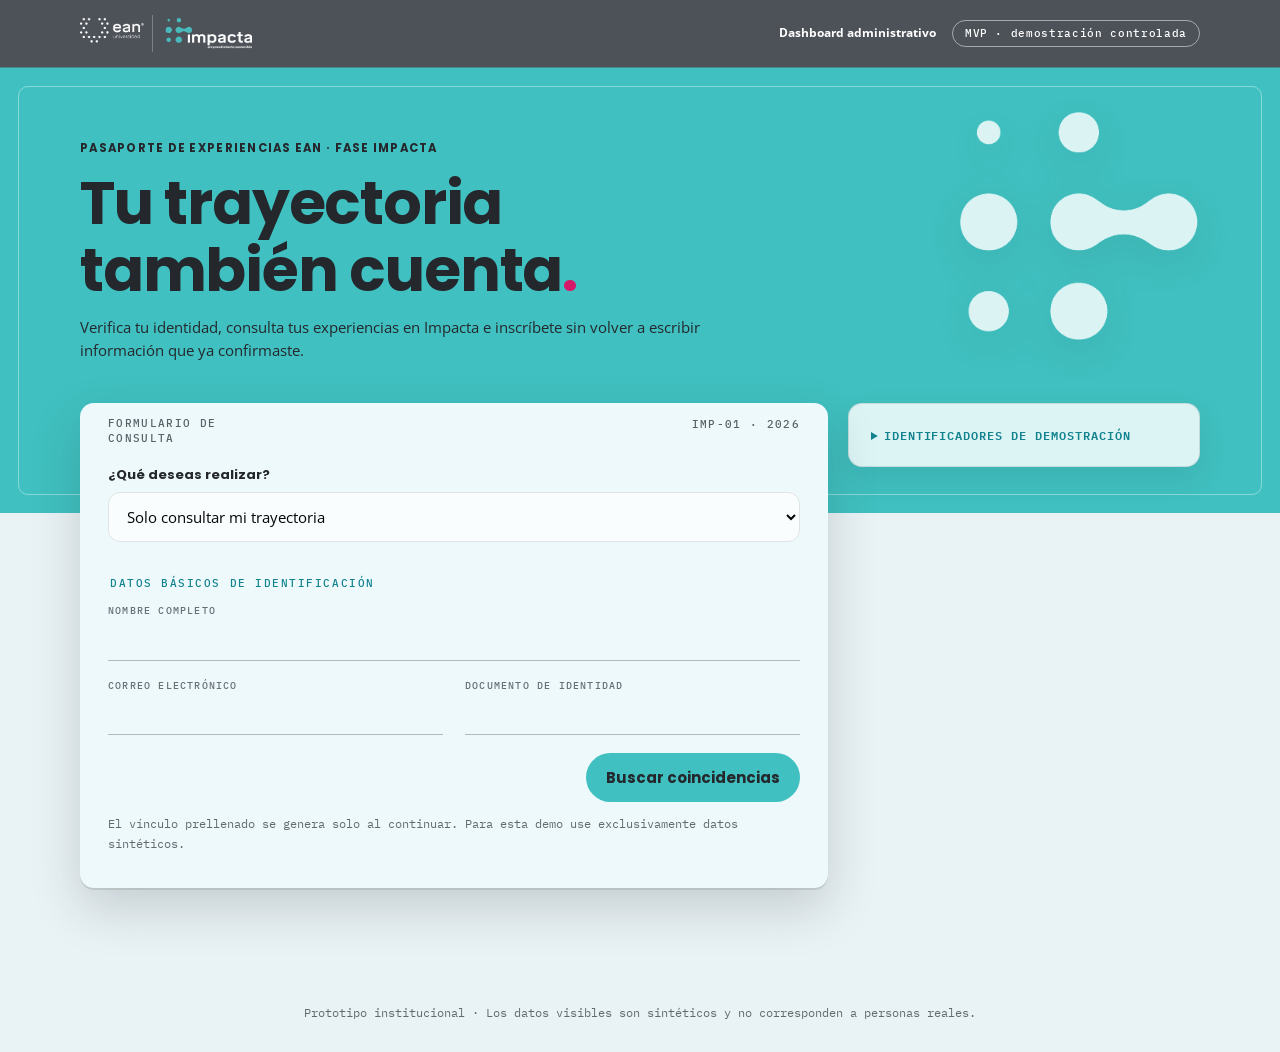
==== index.html @ b5fe3117 "Export secure client explicitly to browser window" ====
<!doctype html>
<html lang="es">
<head>
  <meta charset="utf-8">
  <meta name="viewport" content="width=device-width, initial-scale=1">
  <title>Consulta tu trayectoria Impacta</title>
  <link rel="preconnect" href="https://fonts.googleapis.com">
  <link rel="preconnect" href="https://fonts.gstatic.com" crossorigin>
  <link href="https://fonts.googleapis.com/css2?family=IBM+Plex+Mono:wght@400;500&family=Open+Sans:wght@400;600;700&family=Poppins:wght@500;600;700&display=swap" rel="stylesheet">
  <link rel="stylesheet" href="./styles.css?v=claude-handoff-2">
</head>
<body class="portal-page">
  <header class="topbar">
    <a class="brand" href="./" aria-label="Universidad Ean e Impacta">
      <img src="./assets/ean-impacta-color.png" alt="Universidad Ean · Impacta, emprendimiento sostenible">
    </a>
    <nav class="topnav"><a href="./admin.html">Dashboard administrativo</a><span id="mode-label" class="mode">MVP · conexión segura</span></nav>
  </header>
  <main>
    <section id="search-experience" class="hero">
      <img class="hero-pattern" src="./assets/simbolo-impacta-white.png" alt="" aria-hidden="true">
      <p class="eyebrow">Pasaporte de Experiencias EAN · Fase Impacta</p>
      <h1>Tu trayectoria también cuenta<span class="dot">.</span></h1>
      <p>Verifica tu identidad, consulta tus experiencias en Impacta e inscríbete sin volver a escribir información que ya confirmaste.</p>
    </section>
    <section id="lookup-experience" class="lookup-section">
      <form id="search-form" class="search-box">
        <label for="context">¿Qué deseas realizar?</label>
        <select id="context" name="context">
          <option value="">Solo consultar mi trayectoria</option>
        </select>
        <fieldset class="identity-fields">
          <legend>Datos básicos de identificación</legend>
          <div><label for="person-name-input">Nombre completo</label><input id="person-name-input" autocomplete="name" required maxlength="200"></div>
          <div><label for="person-email-input">Correo electrónico</label><input id="person-email-input" type="email" autocomplete="email" required maxlength="320"></div>
          <div><label for="person-document-input">Documento de identidad</label><input id="person-document-input" autocomplete="off" required maxlength="100"></div>
        </fieldset>
        <div class="search-row single-action"><button id="search-submit" type="submit">Buscar coincidencias</button></div>
        <div id="new-registration" class="registration-continuation hidden">
          <p><strong>No encontramos una coincidencia verificable.</strong> Puedes continuar con estos mismos datos como registro nuevo.</p>
          <label class="consent"><input id="registration-consent" type="checkbox"> Autorizo el tratamiento de estos datos para gestionar mi participación y su trazabilidad.</label>
          <button id="continue-registration" type="button">Continuar como participante nuevo</button>
        </div>
        <p id="privacy-note" class="privacy">No incluimos identificadores en URLs ni registros del servidor.</p>
      </form>
      <details id="demo-help" class="demo-help">
        <summary>Identificadores de demostración</summary>
        <code>DEMO1001</code> persona con trayectoria · <code>DEMO1003</code> información académica pendiente · <code>María Fernanda</code> coincidencias posibles.
        <div class="demo-scenarios" aria-label="Escenarios guiados de demostración">
          <button type="button" data-demo="existing">1. Persona institucional</button>
          <button type="button" data-demo="external">2. Participante externo</button>
          <button type="button" data-demo="ambiguous">3. Coincidencia ambigua</button>
        </div>
      </details>
    </section>

    <section id="status" class="status hidden" aria-live="polite"></section>
    <section id="access-result" class="panel access-result hidden" aria-live="polite"></section>
    <section id="form-completion" class="panel hidden" aria-live="polite">
      <div class="panel-heading flow-heading">
        <div><p class="eyebrow">Completar inscripción</p><h2 id="form-completion-title">Confirma los datos del formulario</h2></div>
        <button class="secondary compact flow-back" type="button">← Volver a buscar</button>
      </div>
      <p>Precargamos la información disponible. Completa únicamente lo que falta antes de continuar.</p>
      <form id="registration-details-form" class="completion-grid">
        <div><label for="registration-name">Nombre</label><input id="registration-name" required maxlength="200"></div>
        <div><label for="registration-email">Correo</label><input id="registration-email" type="email" required maxlength="320"></div>
        <div><label for="registration-link">Vinculación con la Universidad Ean</label><select id="registration-link" required><option value="">Seleccione</option><option>Estudiante activo</option><option>Graduado</option><option>Colaborador</option><option>Externo</option></select></div>
        <div id="registration-level-field"><label for="registration-level">Nivel académico</label><select id="registration-level"><option value="">Seleccione</option><option>Pregrado</option><option>Especialización</option><option>Maestría</option><option>Doctorado</option></select></div>
        <div id="registration-program-field"><label id="registration-program-label" for="registration-program">Unidad de estudio</label><select id="registration-program"><option value="">Seleccione primero el nivel</option></select></div>
        <div id="registration-dependency-field" class="hidden"><label for="registration-dependency">Dependencia</label><select id="registration-dependency"><option value="">Seleccione</option></select></div>
        <div id="registration-modality-field"><label for="registration-modality">Modalidad</label><select id="registration-modality" required><option value="">Seleccione</option><option>Presencial</option><option>Virtual</option><option>Híbrida</option><option>Otra</option></select></div>
        <div><label for="registration-phone">Número celular</label><input id="registration-phone" type="tel" required maxlength="40" autocomplete="tel"></div>
        <div class="completion-action"><button type="submit">Guardar y continuar</button></div>
      </form>
      <p id="prefill-sources" class="evidence"></p>
    </section>
    <section id="embedded-form" class="panel embedded-form hidden" aria-live="polite">
      <div class="panel-heading flow-heading"><div><p class="eyebrow">Inscripción segura</p><h2 id="embedded-form-title">Formulario</h2></div><div class="flow-heading-actions"><span class="lab-badge neutral">SharePoint vivo</span><button class="secondary compact flow-back" type="button">← Volver a buscar</button></div></div>
      <p class="evidence">Tu identidad y datos confirmados se reutilizan. Solo verás las preguntas propias de la experiencia.</p>
      <div id="experience-access" class="experience-access">
        <p>Enviaremos un código temporal al correo confirmado para proteger tu identidad.</p>
        <div class="access-code-grid"><input id="experience-code" inputmode="numeric" autocomplete="one-time-code" maxlength="6" placeholder="Código de 6 dígitos"><button id="experience-send-code" type="button">Enviar código</button><button id="experience-verify-code" class="secondary" type="button">Verificar</button></div>
        <p id="experience-access-status" class="evidence" aria-live="polite"></p>
      </div>
      <form id="mirror-experience-form" class="mirror-experience-form hidden"></form>
      <div id="experience-success" class="experience-success hidden"></div>
    </section>
    <section id="identity-confirm" class="panel hidden" aria-live="polite">
      <div class="panel-heading identity-heading">
        <div><p class="eyebrow">Verificación de identidad</p><h2>Confirma que esta ficha corresponde a ti</h2></div>
        <button id="identity-new-search" class="secondary compact" type="button">← Volver a buscar</button>
      </div>
      <div id="identity-summary" class="info-grid"></div>
      <p class="privacy">La participación solo se registrará después de tu confirmación.</p>
      <div class="actions">
        <button id="identity-yes" class="primary">Sí, soy yo y deseo continuar</button>
        <button id="identity-no" class="secondary">No corresponde a mi identidad</button>
      </div>
    </section>
    <section id="candidates" class="panel hidden"></section>

    <section id="profile" class="passport-profile hidden" aria-live="polite">
      <div class="passport-heading"><div><p class="eyebrow">Persona encontrada</p><h2>Tu Pasaporte de Experiencias</h2></div><div class="passport-heading-actions"><p id="passport-page-label" class="passport-page-label">Cubierta</p><button id="passport-new-search" class="secondary compact" type="button">← Nueva búsqueda</button></div></div>
      <div class="passport-viewport">
        <div id="passport-book" class="passport-book" data-page="0">
          <section class="passport-sheet passport-base" aria-label="Página de actualización de datos">
            <div class="passport-paper">
              <span class="page-number">04 · EVIDENCIAS</span>
              <p class="passport-kicker">Documento, enlace o prototipo</p>
              <h3>Prototipo asociado</h3>
              <div id="person-prototype-stage" class="prototype-stage passport-prototype-stage">
                <span class="prototype-placeholder-mark" aria-hidden="true">＋</span>
                <strong>Adjunta una evidencia</strong>
                <small>PDF, imagen, Office o ZIP · máximo 15 MB.</small>
              </div>
              <form id="prototype-upload-form" class="prototype-upload-form">
                <label for="prototype-file">Seleccionar archivo</label>
                <input id="prototype-file" type="file" required accept=".pdf,.png,.jpg,.jpeg,.webp,.docx,.xlsx,.pptx,.zip">
                <button type="submit">Adjuntar al pasaporte</button>
                <p id="prototype-upload-status" class="passport-evidence" aria-live="polite"></p>
              </form>
              <hr class="passport-divider">
              <p class="passport-kicker">Datos de contacto e identidad</p>
              <h3>¿Algún dato necesita actualización?</h3>
              <p>La solicitud queda registrada para revisión y nunca reemplaza silenciosamente la fuente histórica.</p>
              <button id="update-data-btn" class="secondary" type="button">Solicitar actualización</button>
              <form id="identity-update-form" class="correction passport-form hidden">
                <label for="updated-name">Nombre completo correcto</label><input id="updated-name" maxlength="200">
                <label for="updated-email">Correo actualizado</label><input id="updated-email" type="email" maxlength="320">
                <label for="updated-document">Documento correcto</label><input id="updated-document" maxlength="100" autocomplete="off">
                <button type="submit">Registrar solicitud</button>
              </form>
            </div>
          </section>
          <section id="passport-leaf" class="passport-sheet passport-leaf">
            <div class="passport-face passport-paper passport-history" aria-label="Página de trayectoria">
              <span class="page-number">02 · TRAYECTORIA</span>
              <p class="passport-kicker">Historial consolidado</p><h3>Sellos de experiencias</h3>
              <div id="timeline" class="passport-stamps"></div>
            </div>
            <div id="academic-validation" class="passport-face passport-paper passport-validation" aria-label="Página de validación académica">
              <span class="page-number">03 · VALIDACIÓN</span>
              <p class="passport-kicker">Validación humana</p><h3>¿Esta información académica es correcta?</h3>
              <p>La respuesta crea un registro trazable y conserva el dato original.</p>
              <div class="actions"><button id="confirm-btn" class="primary">Sí, confirmar</button><button id="correct-btn" class="secondary">Solicitar corrección</button></div>
              <form id="correction-form" class="correction passport-form hidden">
                <label for="corrected-value">Información que debería revisarse</label><input id="corrected-value" maxlength="300">
                <label for="observation">Observación</label><textarea id="observation" maxlength="1000" rows="3"></textarea>
                <button type="submit">Registrar solicitud</button>
              </form>
              <div id="validation-history"></div>
            </div>
          </section>
          <div id="passport-cover" class="passport-sheet passport-cover">
            <button id="passport-cover-open" class="passport-face passport-cover-front" type="button" aria-label="Abrir Pasaporte de Experiencias">
              <span class="passport-shimmer"></span><img src="./assets/ean-impacta-color.png" alt="Universidad Ean e Impacta">
              <span class="passport-title">Pasaporte de<br>Experiencias</span><span class="passport-edition">IMPACTA · EAN</span>
              <span class="passport-symbol" aria-hidden="true">••<br>•••<br>••</span>
            </button>
            <section class="passport-face passport-data passport-paper" aria-label="Página de identidad">
              <span class="page-number">01 · IDENTIDAD</span>
              <div class="passport-person-heading"><div><p class="passport-kicker">Persona encontrada</p><h3 id="person-name"></h3></div><span id="validation-badge" class="passport-seal"></span></div>
              <div id="person-grid" class="passport-data-grid"></div>
              <p id="match-evidence" class="passport-evidence"></p>
              <div id="passport-mrz" class="passport-mrz">P&lt;EAN&lt;&lt;PASAPORTE&lt;DE&lt;EXPERIENCIAS&lt;&lt;&lt;&lt;&lt;&lt;</div>
            </section>
          </div>
        </div>
      </div>
      <nav class="passport-controls" aria-label="Navegación del pasaporte">
        <button id="passport-open" type="button">Abrir pasaporte</button><button id="passport-prev" class="secondary hidden" type="button">Página anterior</button><button id="passport-next" class="primary hidden" type="button">Página siguiente</button><button id="passport-close" class="secondary hidden" type="button">Cerrar</button>
      </nav>
    </section>

  </main>
  <footer id="footer-note">Prototipo institucional en entorno controlado.</footer>
  <script src="./runtime-config.js?v=2"></script>
  <script src="./demo-api.js?v=3"></script>
  <script src="./catalogs.js?v=1"></script>
  <script src="./api-client.js?v=6"></script>
  <script src="./app.js?v=passport-3d-11"></script>
</body>
</html>
---- styles.css ----
:root{--bg:#f2f3f4;--surface:#fff;--ink:#050505;--muted:#626a70;--line:#e1e4e6;--green:#4bb8c0;--green-dark:#237f88;--green-soft:#ddf3f5;--teal:#1595a2;--warn:#9a5b00;--danger:#9c2f2f;--r:18px;--r-big:54px;--display:"Poppins",system-ui,sans-serif;--body:"Open Sans",system-ui,sans-serif}
*{box-sizing:border-box}html{scroll-behavior:smooth}body{margin:0;background:var(--bg);color:var(--ink);font-family:var(--body);font-size:15px;line-height:1.55}button,input,select,textarea{font:inherit}.hidden{display:none!important}
.topbar{background:#000;color:#fff;min-height:82px;padding:14px max(18px,calc((100% - 820px)/2));display:flex;align-items:center;justify-content:space-between;gap:24px}.brand{display:block;min-width:0}.brand img{display:block;width:min(310px,46vw);height:56px;object-fit:contain;object-position:left center}.topnav{display:flex;align-items:center;justify-content:flex-end;gap:16px;font-size:.76rem}.topnav a{color:#fff;text-decoration:none;font-weight:700;border-bottom:2px solid var(--green);white-space:nowrap}.mode{color:#b9bec4;white-space:nowrap}
main{width:min(820px,calc(100% - 32px));margin:auto;padding:28px 0 64px}.hero{position:relative;overflow:hidden;background:#000;color:#fff;border-radius:var(--r) var(--r-big) var(--r) var(--r);padding:42px 34px 38px;min-height:260px;display:grid;align-content:center;gap:12px}.hero>*:not(.hero-pattern){position:relative;z-index:1;max-width:560px}.hero h1,.panel h2,.panel h3{font-family:var(--display);line-height:1.12;letter-spacing:-.02em}.hero h1{font-size:clamp(2rem,6vw,3.15rem);margin:0;max-width:15ch!important}.hero p{margin:0;color:#bbc0c4}.hero .eyebrow{color:var(--green)}.dot{color:var(--green)}.hero-pattern{position:absolute;right:-52px;top:50%;transform:translateY(-50%);width:330px;height:330px;opacity:.55}.hero-pattern path{fill:none;stroke:#b9bec4;stroke-opacity:.34;stroke-width:1.2}.hero-pattern circle{fill:var(--green)}
.eyebrow{margin:0 0 8px;color:var(--green-dark);font-family:var(--display);font-size:.72rem;font-weight:700;letter-spacing:.11em;text-transform:uppercase}.lookup-section{margin-top:18px}.search-box,.panel{background:var(--surface);border:0;border-radius:var(--r) var(--r) var(--r-big) var(--r);box-shadow:none}.search-box{padding:26px}.search-box>label:first-child{font-family:var(--display);font-size:1.05rem}.identity-fields{border:0;padding:0;margin:8px 0 18px;display:grid;grid-template-columns:repeat(3,1fr);gap:14px}.identity-fields legend{font-family:var(--display);font-weight:700;margin-bottom:13px}.search-row{display:flex;justify-content:flex-end}.single-action button{min-width:190px}.registration-continuation{margin-top:18px;padding:18px;border-radius:12px;background:var(--green-soft)}
label{display:block;font-size:.82rem;font-weight:700;margin-bottom:7px}input,textarea,select{width:100%;border:1.5px solid var(--line);border-radius:12px;padding:13px 14px;background:var(--bg);color:var(--ink)}select{margin-bottom:16px}input:focus,textarea:focus,select:focus{outline:3px solid rgba(0,191,104,.18);border-color:var(--green)}button,.button-link{border:0;border-radius:12px;padding:13px 20px;background:#000;color:#fff;font-family:var(--display);font-weight:700;cursor:pointer;text-decoration:none;display:inline-flex;align-items:center;justify-content:center}button:hover,.button-link:hover{background:var(--green);color:#000}button:focus-visible,.button-link:focus-visible{outline:3px solid var(--green);outline-offset:3px}button:disabled{opacity:.55;cursor:not-allowed}.privacy,.evidence,.demo-help{font-size:.78rem;color:var(--muted)}.demo-help{margin:12px 8px}.demo-scenarios{display:flex;gap:8px;flex-wrap:wrap;margin-top:12px}.demo-scenarios button{padding:8px 11px;background:#fff;color:#000;border:1px solid var(--line);font-size:.74rem}
.panel{padding:26px;margin:20px 0}.access-result{border-left:5px solid var(--green)}.status{padding:14px 18px;border-radius:12px;background:var(--green-soft);color:#155e52;margin:18px 0}.status.error{background:#fff0ed;color:var(--danger)}.panel-heading{display:flex;justify-content:space-between;gap:18px;align-items:flex-start}.panel h2{margin:0 0 12px}.badge,.pill{font-size:.72rem;padding:6px 10px;border-radius:999px;background:#eceef0;color:var(--muted);font-weight:800}.badge.confirmed{background:var(--green-soft);color:var(--green-dark)}.badge.correction{background:#fff1dc;color:var(--warn)}
.access-code-panel{max-width:760px;margin:1.5rem auto;padding:clamp(1.4rem,4vw,2.4rem)}.access-code-panel h2{margin:.2rem 0 .65rem}.access-code-form{display:grid;grid-template-columns:minmax(180px,1fr) auto;gap:.75rem;align-items:end;margin-top:1.25rem}.access-code-form label{grid-column:1/-1;font-weight:700}.access-code-form input{font:700 1.45rem/1 "Poppins",sans-serif;letter-spacing:.28em;text-align:center;min-height:52px}.access-code-actions{display:flex;flex-wrap:wrap;gap:.7rem;margin-top:1rem}@media(max-width:620px){.access-code-form{grid-template-columns:1fr}.access-code-form label{grid-column:auto}.access-code-form button{width:100%}}
.info-grid{display:grid;grid-template-columns:repeat(3,1fr);gap:14px;margin-top:18px}.info-item{border-top:2px solid #edf0f1;padding-top:10px}.info-item span{display:block;font-size:.68rem;color:var(--muted);text-transform:uppercase;letter-spacing:.07em}.info-item strong{display:block;margin-top:5px}.timeline{margin-top:20px}.timeline-item{display:grid;grid-template-columns:76px 18px 1fr;gap:12px;padding-bottom:22px}.timeline-year{font-family:var(--display);font-weight:700}.dot:not(span){width:12px;height:12px;border-radius:50%;background:var(--green);margin-top:5px;box-shadow:0 0 0 4px var(--green-soft)}.timeline-content{border-bottom:1px solid var(--line);padding-bottom:18px}.timeline-content h3{margin:0 0 5px}.timeline-content p{margin:3px 0;color:var(--muted);font-size:.88rem}.empty{color:var(--muted);font-style:italic}.actions{display:flex;gap:10px;flex-wrap:wrap;margin:18px 0}.primary{background:var(--green);color:#000}.secondary{background:#fff;color:#000;border:1.5px solid #000}.correction{border-top:1px solid var(--line);padding-top:18px}.candidate{padding:14px 0;border-bottom:1px solid var(--line);display:flex;justify-content:space-between;gap:16px;align-items:center}.candidate p{margin:4px 0;color:var(--muted);font-size:.84rem}.score{font-weight:800;color:var(--warn)}
.completion-grid{display:grid;grid-template-columns:repeat(2,1fr);gap:16px;margin-top:18px}.completion-action{display:flex;align-items:end}.completion-action button{width:100%;min-height:49px}.consent{grid-column:1/-1;display:flex;gap:10px;align-items:flex-start;font-weight:500;color:var(--muted)}.consent input{width:auto;margin-top:4px}.embedded-form{padding:0;overflow:hidden}.embedded-form .panel-heading,.embedded-form>p{padding-left:26px;padding-right:26px}.embedded-form .panel-heading{padding-top:26px}.embedded-form iframe{display:block;width:100%;height:78vh;min-height:720px;border:0;border-top:1px solid var(--line);background:#fff}.history{margin-top:20px;border-top:1px solid var(--line);padding-top:16px}footer{padding:30px 0;text-align:center;color:var(--muted);font-size:.76rem}
.topnav strong{color:var(--teal)}.admin-hero{padding:30px 4px 12px}.admin-hero h1{font-family:var(--display);font-size:clamp(2rem,5vw,3rem);line-height:1.08;margin:.1em 0}.admin-hero>p:not(.eyebrow){color:var(--muted)}.filters{display:grid;grid-template-columns:repeat(4,minmax(140px,1fr));gap:14px;align-items:end}.filters select{margin:0}.filters button{min-height:49px}.active-filters{display:flex;align-items:center;gap:8px;flex-wrap:wrap;margin:0 0 18px;padding:12px 14px;background:#fff;border-radius:12px}.active-filters strong{font-size:.76rem}.active-filters button{padding:7px 10px;background:var(--green-soft);color:var(--green-dark);font-family:var(--body);font-size:.72rem}.metric-grid{display:grid;grid-template-columns:repeat(4,1fr);gap:14px;margin:20px 0}.metric{background:#000;color:#fff;border-radius:var(--r) var(--r-big) var(--r) var(--r);padding:20px}.metric span{display:block;color:#bbc0c4;font-size:.72rem;text-transform:uppercase;letter-spacing:.07em}.metric strong{display:block;font-family:var(--display);font-size:2rem;margin-top:7px}.dashboard-grid{display:grid;grid-template-columns:repeat(2,1fr);gap:18px}.dashboard-grid .panel{margin:0}.chart-panel.wide{grid-column:1/-1}.chart-panel h2{font-size:1.08rem}.bars{display:grid;gap:7px;margin-top:18px}.bar-row{display:grid;grid-template-columns:minmax(110px,210px) 1fr 60px;gap:12px;align-items:center;width:100%;padding:7px 8px;background:transparent;color:var(--ink);font-family:var(--body);font-weight:400;text-align:left;border-radius:9px}.bar-row:hover,.bar-row:focus-visible{background:var(--green-soft);color:var(--ink)}.bar-label{white-space:nowrap;overflow:hidden;text-overflow:ellipsis;color:var(--muted);font-size:.8rem}.bar-track{height:10px;background:#edf1f2;border-radius:999px;overflow:hidden}.bar-track span{display:block;height:100%;background:linear-gradient(90deg,var(--teal),var(--green));border-radius:inherit}.bar-row strong{text-align:right;font-size:.8rem}.control-grid{display:grid;grid-template-columns:repeat(5,1fr);gap:12px;margin-bottom:20px}.control-metric{background:#fff;border-left:4px solid var(--green);border-radius:12px;padding:15px}.control-metric span{display:block;color:var(--muted);font-size:.68rem;text-transform:uppercase}.control-metric strong{display:block;font-family:var(--display);font-size:1.55rem;margin-top:5px}.review-list{display:grid;gap:10px;margin-top:18px}.review-item{display:flex;justify-content:space-between;gap:20px;align-items:center;border:1px solid var(--line);border-radius:12px;padding:16px}.review-item h3{margin:5px 0}.review-item p,.review-item small{color:var(--muted);margin:3px 0}.review-type{font-size:.68rem;color:var(--green-dark);font-weight:800}.review-actions{display:flex;gap:8px}
.overview-grid{margin-bottom:20px}.zoom-number{display:flex;align-items:baseline;gap:10px;margin:20px 0 8px}.zoom-number strong{font-family:var(--display);font-size:3rem;line-height:1}.zoom-number span{color:var(--muted)}.zoom-track{height:12px;background:#e8edef;border-radius:999px;overflow:hidden}.zoom-track span{display:block;height:100%;background:linear-gradient(90deg,var(--teal),var(--green));border-radius:inherit}.quality-grid{display:grid;grid-template-columns:repeat(3,1fr);gap:9px;margin-top:16px}.quality-item{padding:10px;border-radius:10px;background:#f1f4f5}.quality-item span,.quality-item small{display:block;color:var(--muted);font-size:.68rem}.quality-item strong{font-family:var(--display);font-size:1.25rem}.quality-item.attention{background:#fff1dc}.quality-item.healthy{background:var(--green-soft)}.prototype-panel{margin-top:20px}.lab-badge{padding:7px 11px;border-radius:999px;background:#000;color:var(--green);font-size:.7rem;font-weight:800}.prototype-grid{display:grid;grid-template-columns:repeat(2,1fr);gap:12px;margin-top:18px}.prototype-card{border:1px solid var(--line);border-radius:14px;padding:16px}.prototype-head{display:grid;gap:8px}.prototype-state{justify-self:start;padding:4px 8px;border-radius:999px;font-size:.66rem;font-weight:800;background:#fff1dc;color:var(--warn)}.prototype-state.ready{background:var(--green-soft);color:var(--green-dark)}.prototype-card ul{padding-left:20px;color:var(--muted);font-size:.8rem}.prototype-card li::marker{color:#c9ced1}.prototype-card li.ok-check::marker{color:var(--green)}.prototype-card small{color:var(--muted)}
.people-panel{margin-top:0}.people-table-wrap{overflow:auto;margin-top:16px}.people-table{width:100%;border-collapse:collapse;font-size:.78rem}.people-table th{text-align:left;color:var(--muted);font-size:.66rem;text-transform:uppercase;letter-spacing:.06em;padding:10px;border-bottom:2px solid var(--line)}.people-table td{vertical-align:top;padding:12px 10px;border-bottom:1px solid var(--line)}.people-table td span,.people-table td strong,.people-table td small{display:block}.people-table td small{color:var(--muted);margin-top:3px}.person-status{display:inline-block!important;padding:4px 7px;border-radius:999px;background:var(--green-soft);color:var(--green-dark);font-weight:800;font-size:.67rem}
@media(max-width:900px){.filters,.metric-grid{grid-template-columns:repeat(2,1fr)}.control-grid{grid-template-columns:repeat(2,1fr)}}
@media(max-width:720px){.topbar{align-items:flex-start;min-height:74px}.brand img{width:220px;height:48px}.topnav{display:block;text-align:right}.mode{display:none}main{width:min(100% - 24px,820px);padding-top:16px}.hero{min-height:230px;padding:32px 24px}.hero-pattern{right:-130px;opacity:.34}.identity-fields,.info-grid,.completion-grid{grid-template-columns:1fr}.panel-heading,.candidate{display:block}.candidate .actions{margin-bottom:0}.single-action button{width:100%}.embedded-form iframe{height:82vh;min-height:620px}}
@media(max-width:640px){.filters,.dashboard-grid,.prototype-grid{grid-template-columns:1fr}.metric-grid,.control-grid,.quality-grid{grid-template-columns:repeat(2,1fr)}.chart-panel.wide{grid-column:auto}.review-item{align-items:flex-start;flex-direction:column}.bar-row{grid-template-columns:95px 1fr 48px}}
@media(max-width:640px){.people-table thead{display:none}.people-table,.people-table tbody,.people-table tr,.people-table td{display:block;width:100%}.people-table tr{padding:10px 0;border-bottom:1px solid var(--line)}.people-table td{border:0;padding:7px 4px 7px 112px;position:relative}.people-table td::before{content:attr(data-label);position:absolute;left:4px;top:8px;width:100px;color:var(--muted);font-size:.62rem;text-transform:uppercase}.people-table td[colspan]{padding-left:4px}}
@media(max-width:430px){.topbar{padding:12px}.brand img{width:185px;height:44px}.topnav a{font-size:.68rem}.hero{border-radius:14px 44px 14px 14px}.search-box,.panel{border-radius:14px 14px 42px 14px;padding:20px}.hero h1{font-size:2rem}.timeline-item{grid-template-columns:58px 14px 1fr}}

/* Progressive dashboard drill-down: metrics -> people -> individual profile. */
.metric-action{width:100%;font-family:var(--body);text-align:left}.metric-action small{display:block;color:var(--green);font-size:.68rem;margin-top:8px}.metric-action:hover{background:var(--teal);color:#fff}.metric-action:hover span,.metric-action:hover small{color:#fff}.people-panel{border-top:5px solid var(--teal)}.panel-tools{display:flex;align-items:center;gap:8px}.compact{padding:7px 11px;font-size:.72rem}.person-link{display:inline;padding:0;background:transparent;color:var(--ink);font-family:var(--display);font-weight:700;text-align:left;text-decoration:underline;text-decoration-color:var(--green);text-underline-offset:3px}.person-link:hover{background:transparent;color:var(--teal)}
.profile-dialog{width:min(860px,calc(100% - 28px));max-height:90vh;padding:0;border:0;border-radius:20px 20px 58px 20px;background:#fff;color:var(--ink);box-shadow:0 28px 90px rgba(0,0,0,.3)}.profile-dialog::backdrop{background:rgba(0,0,0,.68);backdrop-filter:blur(3px)}.profile-shell{padding:28px;overflow:auto;max-height:90vh}.profile-top{display:flex;justify-content:space-between;gap:20px;align-items:flex-start;border-bottom:1px solid var(--line);padding-bottom:18px}.profile-top h2{font-family:var(--display);font-size:1.65rem;line-height:1.15;margin:0}.profile-close{width:42px;height:42px;padding:0;border-radius:50%;font-size:1.55rem;flex:0 0 auto}.profile-summary{display:grid;grid-template-columns:repeat(3,1fr);gap:12px;padding:20px 0}.profile-summary div{padding:12px;background:var(--bg);border-radius:12px}.profile-summary span,.profile-summary strong{display:block}.profile-summary span{color:var(--muted);font-size:.66rem;text-transform:uppercase;letter-spacing:.06em}.profile-summary strong{font-size:.8rem;margin-top:5px}.profile-experiences{border-top:1px solid var(--line);padding-top:20px}.profile-section-title h3{font-family:var(--display);margin:0 0 18px}.profile-timeline article{display:grid;grid-template-columns:58px 14px 1fr;gap:12px;padding-bottom:20px}.experience-year{font-family:var(--display);font-weight:700}.experience-dot{width:12px;height:12px;border-radius:50%;margin-top:5px;background:var(--green);box-shadow:0 0 0 4px var(--green-soft)}.profile-timeline article>div:last-child{border-bottom:1px solid var(--line);padding-bottom:16px}.profile-timeline h4{font-family:var(--display);margin:0 0 5px}.profile-timeline p,.profile-timeline small{display:block;color:var(--muted);margin:3px 0}
@media(max-width:640px){.panel-tools{align-items:flex-start;flex-direction:column}.profile-shell{padding:20px}.profile-summary{grid-template-columns:1fr 1fr}.profile-dialog{max-height:94vh}.profile-shell{max-height:94vh}}
@media(max-width:430px){.profile-summary{grid-template-columns:1fr}.profile-timeline article{grid-template-columns:48px 12px 1fr}}
.operations-grid{display:grid;gap:20px;margin-top:20px}.operations-grid .panel{margin:0}.lab-badge.neutral{background:var(--teal);color:#fff}.resource-summary{display:grid;gap:5px;margin:14px 0;padding:12px;border-radius:12px;background:var(--bg)}.resource-summary>span{color:var(--teal);font-size:.65rem;font-weight:800;letter-spacing:.08em;text-transform:uppercase}.resource-summary>strong{font-size:.82rem}.resource-summary small{color:var(--muted)}.resource-link{justify-self:start;margin-top:5px;padding:8px 11px;border-radius:9px;background:#000;color:#fff;font-family:var(--display);font-size:.7rem;font-weight:700;text-decoration:none}.resource-link:hover{background:var(--teal)}.empty-resource{grid-column:1/-1;padding:22px;border:1.5px dashed var(--line);border-radius:14px;background:var(--bg)}.empty-resource p{margin:6px 0 0;color:var(--muted);font-size:.82rem}
.profile-resources{border-top:1px solid var(--line);padding:20px 0}.profile-resource-grid{display:grid;grid-template-columns:repeat(2,1fr);gap:12px}.profile-resource-grid>article{display:grid;align-content:start;gap:5px;padding:14px;border:1px solid var(--line);border-radius:13px}.profile-resource-grid>article>strong{font-family:var(--display)}.profile-resource-grid>article>p{margin:0;color:var(--muted);font-size:.78rem}.resource-kind{justify-self:start;padding:4px 7px;border-radius:999px;background:var(--green-soft);color:var(--green-dark);font-size:.62rem;font-weight:800;text-transform:uppercase}.resource-pending{color:var(--warn);font-weight:700;margin-top:5px}@media(max-width:640px){.profile-resource-grid{grid-template-columns:1fr}}

/* Pasaporte físico 3D: lenguaje visual y motion del prototipo entregado. */
:root{--passport-blue:#40c0c0;--passport-ink:#24282d;--passport-paper:oklch(.975 .012 220);--passport-d:1.2s;--passport-ease:cubic-bezier(.6,.05,.25,1)}
.hero{background:var(--passport-blue);color:var(--passport-ink);isolation:isolate}.hero p,.hero .eyebrow{color:var(--passport-ink)}.hero-pattern{opacity:.18;animation:pattern-float 9s ease-in-out infinite}.search-box,.panel{background:var(--passport-paper)}.search-box{position:relative;overflow:hidden}.search-box::after{content:"IMP-01";position:absolute;right:18px;top:15px;color:var(--teal);font:700 10px/1 "Courier New",monospace;letter-spacing:.18em}.search-box::before{content:"";position:absolute;left:-30%;top:0;width:24%;height:100%;background:linear-gradient(90deg,transparent,rgba(64,192,192,.17),transparent);animation:scanner 5.5s ease-in-out infinite;pointer-events:none}
.passport-profile{margin:34px 0 70px}.passport-heading{display:flex;align-items:end;justify-content:space-between;gap:20px;margin-bottom:18px}.passport-heading h2{font:600 clamp(1.6rem,4vw,2.25rem)/1.1 var(--display);margin:0}.passport-page-label{font:600 11px/1 "Courier New",monospace;letter-spacing:.14em;text-transform:uppercase;color:var(--teal)}.passport-viewport{position:relative;height:650px;perspective:2200px;overflow:visible}.passport-book{position:absolute;left:50%;top:20px;width:840px;height:580px;margin-left:-420px;transform-style:preserve-3d;transform:translateX(210px) rotateX(16deg) rotateZ(-2deg);transition:transform var(--passport-d) var(--passport-ease)}.passport-book:not([data-page="0"]){transform:translateX(0) rotateX(6deg)}.passport-sheet{position:absolute;left:420px;top:0;width:420px;height:580px;border:0;padding:0}.passport-paper{position:absolute;inset:0;overflow:auto;padding:28px;background-color:var(--passport-paper);background-image:repeating-linear-gradient(135deg,oklch(.9 .035 195/.3) 0 1px,transparent 1px 8px);border-radius:3px 14px 14px 3px;box-shadow:3px 4px 0 oklch(.91 .012 220),7px 8px 26px rgba(36,40,45,.17);color:var(--passport-ink)}.passport-paper h3{font:600 21px/1.2 var(--display);margin:7px 0 13px}.passport-paper p{font-size:.8rem}.page-number{position:absolute;right:22px;bottom:16px;font:600 9px/1 "Courier New",monospace;letter-spacing:.12em;color:#737c82}.passport-kicker{margin:0;color:var(--teal)!important;font:600 10px/1.3 "Courier New",monospace!important;letter-spacing:.14em;text-transform:uppercase}
.passport-cover{z-index:30;transform-style:preserve-3d;transform-origin:left center;background:var(--passport-blue);border-radius:7px 16px 16px 7px;box-shadow:8px 12px 30px rgba(0,0,0,.24),inset 8px 0 16px rgba(0,0,0,.12);color:var(--passport-ink);display:flex;flex-direction:column;align-items:center;justify-content:center;gap:26px;overflow:hidden;transition:transform var(--passport-d) var(--passport-ease),z-index 0s linear calc(var(--passport-d)/2);backface-visibility:hidden}.passport-cover:hover{background:var(--passport-blue);color:var(--passport-ink);transform:rotateY(-16deg)}.passport-cover img{width:250px;max-height:78px;object-fit:contain;filter:brightness(0)}.passport-title{font:700 34px/1.05 var(--display);letter-spacing:-.03em;text-transform:uppercase}.passport-edition{font:600 11px/1 "Courier New",monospace;letter-spacing:.22em}.passport-symbol{position:absolute;right:28px;bottom:22px;text-align:left;font:800 22px/.6 var(--display);opacity:.33}.passport-shimmer{position:absolute;inset:0 auto 0 -80%;width:55%;background:linear-gradient(100deg,transparent,rgba(255,255,255,.28),transparent);transition:transform 1.3s ease-out}.passport-cover:hover .passport-shimmer{transform:translateX(360%)}.passport-book:not([data-page="0"]) .passport-cover{transform:rotateY(-180deg);z-index:10}.passport-data{z-index:5}.passport-person-heading{display:flex;justify-content:space-between;gap:12px;align-items:start}.passport-person-heading h3{font-size:18px}.passport-seal{width:62px;height:62px;border-radius:50%;display:grid;place-items:center;flex:0 0 auto;padding:7px;text-align:center;background:conic-gradient(from 40deg,#40c0c0,#ffc62f,#d61a69,#8f499c,#3eaf49,#40c0c0);color:#fff;font:700 8px/1.2 var(--display);text-transform:uppercase;transform:scale(0);transition:transform .55s cubic-bezier(.2,1.5,.4,1) calc(var(--passport-d)*.65)}.passport-book:not([data-page="0"]) .passport-seal{transform:scale(1)}
.passport-data-grid{display:grid;grid-template-columns:1fr 1fr;gap:7px 13px;margin-top:16px}.passport-data-grid .info-item{border-top:1px solid rgba(36,40,45,.13);padding-top:6px;opacity:0;transform:translateY(9px);transition:opacity .42s ease,transform .42s ease}.passport-book:not([data-page="0"]) .passport-data-grid .info-item{opacity:1;transform:none}.passport-data-grid .info-item span{font-family:"Courier New",monospace;font-size:8px}.passport-data-grid .info-item strong{font-size:10px;line-height:1.25}.passport-data-grid .info-item:nth-child(n+2){transition-delay:.72s}.passport-data-grid .info-item:nth-child(n+4){transition-delay:.9s}.passport-evidence{font-size:9px!important;color:#626a70;margin-top:12px}.passport-mrz{position:absolute;left:28px;right:28px;bottom:31px;white-space:nowrap;overflow:hidden;width:0;font:600 10px/1.4 "Courier New",monospace;letter-spacing:.08em;border-top:1px solid rgba(36,40,45,.14);padding-top:8px}.passport-book:not([data-page="0"]) .passport-mrz{animation:mrz-type .9s steps(44) calc(var(--passport-d)*.75) forwards}
.passport-leaf{z-index:20;transform-style:preserve-3d;transform-origin:left center;transition:transform calc(var(--passport-d)*.9) var(--passport-ease)}.passport-face{backface-visibility:hidden}.passport-validation{transform:rotateY(180deg);border-radius:14px 3px 3px 14px}.passport-book[data-page="2"] .passport-leaf,.passport-book[data-page="3"] .passport-leaf{transform:rotateY(-180deg)}.passport-base{z-index:1}.passport-stamps{position:relative;min-height:450px}.passport-stamp{position:relative;width:74%;min-height:78px;margin:14px auto;padding:11px;border:3px solid var(--stamp,#d61a69);border-radius:14px;color:var(--stamp,#d61a69);display:grid;place-items:center;text-align:center;mix-blend-mode:multiply;opacity:0;transform:scale(1.7) translateY(-18px) rotate(var(--angle,-2deg));transition:opacity .3s,transform .3s cubic-bezier(.55,0,.85,.35)}.passport-book:not([data-page="0"]) .passport-stamp{opacity:.86;transform:scale(1) rotate(var(--angle,-2deg))}.passport-stamp:nth-child(2){--stamp:#8f499c;--angle:2deg;transition-delay:.42s}.passport-stamp:nth-child(3){--stamp:#3eaf49;--angle:-1deg;transition-delay:.84s}.passport-stamp:nth-child(4){--stamp:#f78d2d;--angle:1.5deg;transition-delay:1.26s}.passport-stamp strong{font:700 12px/1.15 var(--display);text-transform:uppercase}.passport-stamp span,.passport-stamp small{display:block;font:600 8px/1.25 "Courier New",monospace;letter-spacing:.08em;text-transform:uppercase}.passport-validation .actions{display:grid;grid-template-columns:1fr 1fr}.passport-validation button{font-size:11px;padding:10px}.passport-form{font-size:10px}.passport-form input,.passport-form textarea{padding:8px;font-size:10px}.passport-form label{font-size:9px;margin:6px 0 2px}.passport-controls{display:flex;justify-content:center;gap:9px;flex-wrap:wrap;margin-top:10px}.passport-controls button{border-radius:999px;min-width:140px}.passport-base .passport-form{max-height:330px;overflow:auto}
@keyframes scanner{0%,20%{transform:translateX(0)}65%,100%{transform:translateX(650%)}}@keyframes pattern-float{0%,100%{transform:translateY(-50%) rotate(0)}50%{transform:translateY(-54%) rotate(3deg)}}@keyframes mrz-type{to{width:calc(100% - 56px)}}
@media(max-width:900px){.passport-viewport{height:600px}.passport-book{transform:scale(.78) translateX(210px) rotateX(16deg) rotateZ(-2deg);transform-origin:top center}.passport-book:not([data-page="0"]){transform:scale(.78) translateX(0) rotateX(6deg)}}
@media(max-width:680px){.passport-viewport{height:650px;overflow:hidden}.passport-book{left:50%;margin-left:-210px;width:420px;transform:translateX(0) rotateX(8deg)}.passport-book:not([data-page="0"]){transform:translateX(-2px) rotateX(3deg)}.passport-cover,.passport-data,.passport-leaf,.passport-base{left:0}.passport-book:not([data-page="0"]) .passport-cover{transform:translateX(-105%) rotateY(-180deg)}.passport-heading{align-items:start;flex-direction:column}.passport-paper{padding:22px}.passport-data-grid{gap:5px 9px}.passport-title{font-size:30px}}
@media(prefers-reduced-motion:reduce){.hero-pattern,.search-box::before{animation:none}.passport-book,.passport-cover,.passport-leaf,.passport-seal,.passport-data-grid .info-item,.passport-stamp{transition:none!important;animation:none!important}.passport-book{transform:none!important}.passport-book:not([data-page="0"]) .passport-cover{display:none}.passport-mrz{width:calc(100% - 56px)!important}}
.passport-heading-actions{display:flex;align-items:center;gap:12px}.passport-active #search-experience,.passport-active #lookup-experience,.passport-active #demo-help,.passport-active #status,.passport-active #access-result,.passport-active #form-completion,.passport-active #embedded-form,.passport-active #identity-confirm,.passport-active #candidates{display:none!important}.passport-active main{padding-top:30px}.passport-active .passport-profile{margin-top:0}.passport-active footer{margin-top:-30px}@media(max-width:680px){.passport-heading-actions{width:100%;justify-content:space-between}}
.code-active #lookup-experience{display:none!important}
.identity-active #search-experience,.identity-active #lookup-experience,.identity-active #demo-help{display:none!important}.identity-active main{padding-top:30px}.identity-active #identity-confirm{margin-top:0}.identity-heading{align-items:flex-start}.identity-heading h2{margin-bottom:0}@media(max-width:680px){.identity-heading{gap:18px}.identity-heading .compact{width:100%}}
.flow-heading{align-items:flex-start}.flow-heading h2{margin-bottom:0}.flow-heading-actions{display:flex;align-items:center;justify-content:flex-end;gap:10px;flex-wrap:wrap}.flow-back{white-space:nowrap;border:1px solid var(--passport-ink);background:transparent;color:var(--passport-ink)}.flow-back:hover{border-color:var(--green)}@media(max-width:680px){.flow-heading{gap:18px;flex-direction:column}.flow-heading-actions,.flow-heading .flow-back{width:100%}.flow-heading-actions .flow-back{flex:1}.passport-heading-actions{flex-wrap:wrap}.passport-heading-actions .compact{min-height:44px}}
.prototype-stage{min-height:150px;display:grid;place-items:center;align-content:center;gap:7px;padding:22px;text-align:center;border:2px dashed rgba(18,130,143,.38);border-radius:14px;background:linear-gradient(135deg,rgba(64,192,192,.09),rgba(255,255,255,.72))}.prototype-stage strong{font-family:var(--display)}.prototype-stage small{color:var(--muted)}.prototype-placeholder-mark{width:44px;height:44px;display:grid;place-items:center;border-radius:50%;background:#000;color:var(--passport-blue);font:600 1.55rem/1 var(--display)}.prototype-placeholder-mark.ready{background:var(--teal);color:#fff}.passport-prototype-stage{min-height:125px;padding:14px}.prototype-upload-form{display:grid;gap:6px;margin-top:10px}.prototype-upload-form label{font-size:9px;font-weight:700}.prototype-upload-form input{font-size:9px;padding:7px;background:#fff}.prototype-upload-form button{padding:9px;font-size:10px}.prototype-upload-form .passport-evidence{min-height:12px;margin:0}.passport-divider{border:0;border-top:1px solid rgba(36,40,45,.14);margin:18px 0}.passport-base .passport-paper{padding-bottom:38px}

/* La tapa y la página 01 forman una sola pieza 3D; el libro completo permanece centrado. */
.passport-viewport{width:100%;margin-inline:auto}.passport-cover{display:block;background:transparent;box-shadow:none;overflow:visible}.passport-cover-front{position:absolute;inset:0;width:100%;height:100%;border:0;padding:0;background:var(--passport-blue);border-radius:7px 16px 16px 7px;box-shadow:8px 12px 30px rgba(0,0,0,.24),inset 8px 0 16px rgba(0,0,0,.12);color:var(--passport-ink);display:flex;flex-direction:column;align-items:center;justify-content:center;gap:26px;overflow:hidden;backface-visibility:hidden}.passport-cover-front:hover{background:var(--passport-blue);color:var(--passport-ink)}.passport-data{left:auto;top:auto;width:auto;height:auto;transform:rotateY(180deg);backface-visibility:hidden;border-radius:14px 4px 4px 14px;box-shadow:-3px 3px 0 oklch(.93 .012 220),-5px 5px 0 oklch(.88 .012 220)}.passport-cover-front img{width:250px;max-height:78px;object-fit:contain;filter:brightness(0)}
@media(max-width:1100px) and (min-width:681px){.passport-viewport{height:570px}.passport-book{transform:scale(.86) translateX(210px) rotateX(16deg) rotateZ(-2deg);transform-origin:top center}.passport-book:not([data-page="0"]){transform:scale(.86) translateX(0) rotateX(6deg)}}
@media(max-width:680px){.passport-cover{left:0}.passport-cover-front{left:0}.passport-book:not([data-page="0"]) .passport-cover{transform:rotateY(-180deg)}.passport-data{left:auto}.passport-viewport{height:625px}}
@media(prefers-reduced-motion:reduce){.passport-book:not([data-page="0"]) .passport-cover{display:block;transform:rotateY(-180deg)!important}}
.passport-cover .passport-data{left:0;top:0;width:100%;height:100%}
.passport-cover{left:420px;transition:transform var(--passport-d) var(--passport-ease),left var(--passport-d) var(--passport-ease),z-index 0s linear calc(var(--passport-d)/2)}.passport-book:not([data-page="0"]) .passport-cover{left:0;transform:rotateY(-180deg)}
.passport-book:not([data-page="0"]) .passport-cover{left:420px;transform:rotateY(-180deg)}

.admin-access{max-width:720px;margin:48px auto;padding:32px}.admin-access h1{margin-top:4px}.admin-locked .topnav a{display:none}

/* Espera activa del dashboard: informa sin inventar porcentajes y hace tolerable la carga extensa. */
.admin-wait{width:min(980px,100%);margin:38px auto 70px}.wait-intro{text-align:center;max-width:720px;margin:0 auto}.wait-intro h1{font:700 clamp(2rem,5vw,3.4rem)/1.03 var(--display);margin:8px 0 12px}.wait-intro>p:not(.eyebrow){color:var(--muted);font-size:1rem}.wait-progress{height:10px;margin:24px auto 12px;max-width:620px;overflow:hidden;border-radius:999px;background:#dfe6e8}.wait-progress span{display:block;width:38%;height:100%;border-radius:inherit;background:linear-gradient(90deg,var(--teal),var(--green),#86dbe0);animation:wait-slide 1.8s ease-in-out infinite}.wait-meta{display:flex;justify-content:space-between;gap:20px;max-width:620px;margin:auto;color:var(--muted);font-size:.72rem;font-weight:700}.wait-grid{display:grid;grid-template-columns:.9fr 1.1fr;gap:20px;margin-top:30px}.wait-card{min-height:285px;padding:26px;border:1px solid var(--line);border-radius:18px 18px 48px 18px;background:var(--passport-paper);box-shadow:0 14px 38px rgba(22,45,50,.08)}.wait-card-label{color:var(--teal);font-size:.65rem;font-weight:800;letter-spacing:.09em;text-transform:uppercase}.wait-card h2{font:700 1.35rem/1.1 var(--display);margin:8px 0 14px}.curiosity-card{display:flex;flex-direction:column;align-items:flex-start}.curiosity-card>p{font-size:1.08rem;line-height:1.55;flex:1}.game-heading{display:flex;justify-content:space-between;gap:12px;align-items:flex-start}.game-heading h2{margin-bottom:4px}.game-heading strong{padding:7px 10px;border-radius:999px;background:#000;color:#fff;font-size:.7rem;white-space:nowrap}.game-card>p{margin:5px 0 10px;color:var(--muted);font-size:.78rem}.stamp-game{position:relative;height:140px;overflow:hidden;border:1px dashed rgba(18,130,143,.45);border-radius:14px;background:linear-gradient(135deg,rgba(64,192,192,.1),rgba(255,255,255,.75)),repeating-linear-gradient(135deg,rgba(21,149,162,.06) 0 1px,transparent 1px 9px)}.game-stamp{position:absolute;left:45%;top:35%;width:46px;height:46px;padding:0;border-radius:50%;background:#000;color:var(--green);font:700 1.5rem/1 var(--display);box-shadow:0 7px 16px rgba(0,0,0,.22);transition:left .18s ease,top .18s ease,transform .12s ease}.game-stamp:hover,.game-stamp:focus-visible{background:var(--teal);color:#fff;transform:scale(1.1)}.game-message{min-height:18px;font-weight:700;color:var(--teal)!important}.wait-privacy{max-width:720px;margin:20px auto 0;text-align:center;color:var(--muted);font-size:.72rem}.admin-wait.hidden{display:none}
@keyframes wait-slide{0%{transform:translateX(-105%)}50%{transform:translateX(82%)}100%{transform:translateX(265%)}}
@media(max-width:720px){.admin-wait{margin-top:22px}.wait-grid{grid-template-columns:1fr}.wait-card{min-height:250px;padding:22px}.wait-meta{font-size:.65rem}.game-card{order:-1}}
@media(prefers-reduced-motion:reduce){.wait-progress span{animation:none;width:70%;margin:auto}.game-stamp{transition:none}}

/* Claude Design handoff: visual system from “Consulta Impacta” ported to the live app. */
.portal-page{--claude-blue:#40c0c0;--claude-blue-dark:#36abab;--claude-gray:#4d5158;--claude-paper:oklch(.975 .012 220);--claude-mono:"IBM Plex Mono",monospace;background:oklch(.955 .01 220);color:#24282d}
.portal-page .topbar{position:relative;z-index:20;min-height:68px;padding:14px max(24px,calc((100% - 1120px)/2));background:var(--claude-gray);border-bottom:1px solid rgba(64,192,192,.5)}
.portal-page .brand img{width:auto;height:38px;max-width:min(390px,55vw);filter:none}.portal-page .topnav a{border:0;color:#fff}.portal-page .mode{padding:5px 12px;border:1px solid rgba(255,255,255,.5);border-radius:999px;color:#fff;font:500 11px/1.4 var(--claude-mono);letter-spacing:.06em}
.portal-page main{width:100%;padding:0 0 64px}.portal-page .hero{min-height:370px;padding:72px max(40px,calc((100% - 1120px)/2)) 150px;border-radius:0;background:var(--claude-blue);color:#24282d}.portal-page .hero::after{content:"";position:absolute;inset:18px;border:1.5px solid rgba(255,255,255,.38);border-radius:10px;pointer-events:none}.portal-page .hero>*:not(.hero-pattern){max-width:640px}.portal-page .hero h1{max-width:640px!important;font-size:clamp(36px,5.4vw,60px);color:#24282d}.portal-page .hero p,.portal-page .hero .eyebrow{color:#24282d}.portal-page .hero .dot{color:#d61a69}.portal-page .hero-pattern{right:max(20px,calc((100% - 1120px)/2));width:330px;height:330px;opacity:.2}.portal-page .hero-pattern path{stroke:#fff;stroke-opacity:.58}.portal-page .hero-pattern circle{fill:#fff}
.portal-page .lookup-section{position:relative;z-index:3;display:grid;grid-template-columns:minmax(0,1.7fr) minmax(260px,.8fr);align-items:start;gap:20px;width:min(1120px,calc(100% - 48px));margin:-110px auto 22px}.portal-page .search-box{position:relative;overflow:hidden;padding:62px 28px 22px;border-radius:14px;background:var(--claude-paper);box-shadow:0 20px 50px rgba(36,40,45,.18),0 2px 0 rgba(36,40,45,.12)}.portal-page .search-box::before{content:"FORMULARIO DE CONSULTA";position:absolute;z-index:2;inset:0 0 auto;padding:13px 28px;border-bottom:1.5px dashed rgba(77,81,88,.35);background:transparent;color:#596168;font:500 11px/1.4 var(--claude-mono);letter-spacing:.12em;animation:none}.portal-page .search-box::after{content:"IMP-01 · 2026";z-index:3;right:28px;top:14px;color:#596168;font:500 11px/1.4 var(--claude-mono);letter-spacing:.12em}.portal-page .search-box>label:first-child{font-size:13px}.portal-page .search-box select{background:rgba(255,255,255,.65)}.portal-page .identity-fields{grid-template-columns:repeat(2,minmax(0,1fr));gap:18px 22px;margin-top:18px}.portal-page .identity-fields legend{color:#12828f;font:500 11px/1.4 var(--claude-mono);letter-spacing:.14em;text-transform:uppercase}.portal-page .identity-fields>div:first-of-type{grid-column:1/-1}.portal-page .identity-fields label{margin:0;color:#687078;font:500 10px/1.4 var(--claude-mono);letter-spacing:.12em;text-transform:uppercase}.portal-page .identity-fields input{padding:9px 2px;border:0;border-bottom:1.5px solid rgba(77,81,88,.38);border-radius:0;background:transparent;font-family:var(--display);font-weight:600}.portal-page .identity-fields input:focus{outline:0;border-bottom-color:#12828f;box-shadow:0 2px 0 rgba(64,192,192,.2)}.portal-page .single-action button{border-radius:999px;background:var(--claude-blue);color:#24282d}.portal-page .single-action button:hover{background:var(--claude-blue-dark)}.portal-page .privacy{font-family:var(--claude-mono)}
.portal-page .demo-help{margin:0;padding:22px;border:1px solid rgba(77,81,88,.16);border-radius:14px;background:rgba(255,255,255,.82);box-shadow:0 12px 30px rgba(36,40,45,.1)}.portal-page .demo-help summary{color:#12828f;font:600 12px/1.5 var(--claude-mono);letter-spacing:.08em;text-transform:uppercase;cursor:pointer}.portal-page .demo-help code{font-family:var(--claude-mono)}.portal-page .demo-scenarios{display:grid}.portal-page .demo-scenarios button{justify-content:flex-start;border-radius:10px;background:var(--claude-paper);font-family:var(--claude-mono);text-align:left}
.portal-page>#status,.portal-page main>#status,.portal-page main>#access-result,.portal-page main>#form-completion,.portal-page main>#embedded-form,.portal-page main>#identity-confirm,.portal-page main>#candidates{width:min(1072px,calc(100% - 48px));margin-left:auto;margin-right:auto}.portal-page .panel{border-radius:14px;background:var(--claude-paper);box-shadow:0 12px 32px rgba(36,40,45,.1)}.portal-page .passport-profile{width:min(1120px,calc(100% - 24px));margin-inline:auto}.portal-page .passport-active main{padding-top:30px}.portal-page footer{font-family:var(--claude-mono)}
@media(max-width:760px){.portal-page .topbar{padding:12px 18px}.portal-page .brand img{height:34px;max-width:58vw}.portal-page .hero{min-height:350px;padding:54px 24px 135px}.portal-page .hero-pattern{right:-115px;width:290px}.portal-page .lookup-section{grid-template-columns:1fr;width:min(100% - 24px,680px);margin-top:-92px}.portal-page .identity-fields{grid-template-columns:1fr}.portal-page .identity-fields>div:first-of-type{grid-column:auto}.portal-page .search-box{padding:60px 20px 20px}.portal-page .search-box::before{padding-inline:20px}.portal-page .search-box::after{right:20px}.portal-page main>#status,.portal-page main>#access-result,.portal-page main>#form-completion,.portal-page main>#embedded-form,.portal-page main>#identity-confirm,.portal-page main>#candidates{width:min(100% - 24px,680px)}}
@media(max-width:460px){.portal-page .topnav .mode{display:none}.portal-page .hero{padding-top:44px}.portal-page .hero h1{font-size:36px}.portal-page .search-box::before{content:"CONSULTA IMPACTA"}.portal-page .search-box::after{content:"IMP-01"}}

/* Official floating Impacta symbol from the refreshed Claude handoff. */
.portal-page .hero-pattern{right:max(28px,calc((100% - 1120px)/2));top:clamp(30px,4vw,44px);width:clamp(96px,22vw,240px);height:auto;aspect-ratio:617/587;object-fit:contain;opacity:.82;transform:none;animation:impacta-logo-float 12s ease-in-out infinite;filter:drop-shadow(0 12px 22px rgba(36,40,45,.12))}
@keyframes impacta-logo-float{0%,100%{transform:translate(0,0) rotate(0deg)}50%{transform:translate(-12px,10px) rotate(-4deg)}}
@media(max-width:760px){.portal-page .hero-pattern{right:24px;top:30px;width:clamp(96px,30vw,160px);opacity:.68}}
@media(prefers-reduced-motion:reduce){.portal-page .hero-pattern{animation:none!important;transform:none!important}}
.wait-progress span{width:4%;animation:none;transition:width .8s ease}
.wait-meta strong{color:var(--teal);font-family:var(--display)}
.wait-cache-note{max-width:620px;margin:12px auto 0;padding:10px 13px;border-radius:10px;background:rgba(64,192,192,.1);color:var(--teal);font-size:.72rem;font-weight:700}
@media(prefers-reduced-motion:reduce){.wait-progress span,.game-stamp{transition:none}}

/* Constructor administrable de experiencias y formularios. */
.experience-admin{width:min(1500px,calc(100% - 32px))}.builder-hero{max-width:960px}.builder-layout{display:grid;grid-template-columns:260px minmax(520px,1fr) minmax(320px,430px);gap:18px;align-items:start}.builder-layout>.panel,.builder-main>.panel{margin:0}.builder-main{display:grid;gap:18px}.builder-sidebar,.preview-panel{position:sticky;top:18px}.experience-list{display:grid;gap:8px;margin:16px 0}.experience-item{display:grid;gap:4px;width:100%;padding:12px;background:#fff;color:var(--ink);border:1px solid var(--line);text-align:left;font-family:var(--body)}.experience-item.active{border-color:var(--teal);background:var(--green-soft)}.experience-item span{font-weight:800}.experience-item small{color:var(--muted);font-size:.68rem}.full-button{width:100%}.file-import{display:block;margin-top:12px;padding:10px;border:1px dashed var(--teal);border-radius:10px;text-align:center;color:var(--teal);cursor:pointer}.file-import input{display:none}.assistant-panel{background:#071d22;color:#fff}.assistant-panel h2{margin:0}.assistant-title{display:flex;gap:12px;align-items:center}.assistant-mark{display:grid;place-items:center;width:42px;height:42px;border-radius:50%;background:var(--green);color:#000;font:800 1.35rem var(--display)}.assistant-thread{display:grid;gap:9px;max-height:220px;overflow:auto;margin:18px 0}.assistant-message{max-width:86%;padding:10px 12px;border-radius:12px;background:#17343a;font-size:.8rem}.assistant-message.user{justify-self:end;background:var(--green);color:#000}.assistant-form{display:grid;grid-template-columns:1fr auto;gap:9px;align-items:end}.assistant-form textarea{background:#fff}.assistant-panel .privacy{color:#a9bec2}.form-meta{display:grid;grid-template-columns:2fr 1fr 1fr;gap:12px;margin:18px 0}.editor-actions{display:flex;gap:8px;flex-wrap:wrap;margin:14px 0}.field-list{display:grid;gap:9px;margin-top:18px}.field-card{display:grid;grid-template-columns:24px 1fr auto;gap:10px;align-items:center;padding:13px;border:1px solid var(--line);border-radius:12px;background:#fff}.field-card small{display:block;color:var(--muted);font-size:.68rem;margin-top:3px}.drag-handle{color:var(--muted);cursor:grab}.field-actions{display:flex;gap:5px}.danger-button{color:var(--danger);border-color:var(--danger)}.preview-switch{display:flex;gap:4px}.preview-switch button{padding:6px 9px;background:#fff;color:#000;border:1px solid var(--line)}.preview-switch button.active{background:#000;color:#fff}.form-preview{width:100%;max-width:100%;margin:16px auto;transition:max-width .25s}.form-preview.mobile-preview{max-width:300px}.preview-cover{padding:18px;margin-bottom:15px;border-radius:14px 42px 14px 14px;background:var(--green);color:#000}.preview-cover span{font-size:.65rem;font-weight:800;text-transform:uppercase;letter-spacing:.08em}.preview-cover h3{font-family:var(--display);margin:5px 0}.preview-cover p{margin:0;font-size:.76rem}.preview-field{display:block;margin-bottom:12px}.preview-field select{margin:0}.check-line{display:flex;align-items:flex-start;gap:8px}.check-line input{width:auto;margin-top:4px}.result-preview{display:grid;gap:8px;border-top:1px solid var(--line);padding-top:16px}.result-preview>div{display:grid;padding:10px;background:#fff;border-radius:10px}.result-preview span{color:var(--muted);font-size:.68rem}.field-dialog{width:min(560px,calc(100% - 28px));border:0;border-radius:18px;padding:0}.field-dialog::backdrop{background:rgba(0,0,0,.62)}.field-dialog form{padding:24px}.field-dialog select{margin-bottom:0}.field-dialog label{margin-top:12px}
@media(max-width:1180px){.builder-layout{grid-template-columns:240px 1fr}.preview-panel{grid-column:2;position:static}.builder-sidebar{grid-row:1/3}}
@media(max-width:780px){.builder-layout{grid-template-columns:1fr}.builder-sidebar,.preview-panel{position:static;grid-column:auto;grid-row:auto}.form-meta,.assistant-form{grid-template-columns:1fr}.field-card{grid-template-columns:18px 1fr}.field-actions{grid-column:2}.experience-admin{width:min(100% - 24px,820px)}}

/* Formulario espejo: identidad reutilizada, respuestas vivas en SharePoint. */
.experience-access{padding:20px;border:1px solid var(--line);border-radius:16px;background:linear-gradient(135deg,rgba(64,192,192,.1),#fff)}
.access-code-grid{display:grid;grid-template-columns:minmax(150px,1fr) auto auto;gap:9px;align-items:end}.access-code-grid input{margin:0;letter-spacing:.25em;font-weight:800;text-align:center}
.mirror-experience-form{display:grid;grid-template-columns:1fr 1fr;gap:14px;margin-top:22px}.mirror-form-cover{grid-column:1/-1;padding:22px;border-radius:16px 48px 16px 16px;background:var(--green);color:#000}.mirror-form-cover span{font-size:.67rem;font-weight:800;letter-spacing:.09em;text-transform:uppercase}.mirror-form-cover h3{font:700 1.7rem/1.05 var(--display);margin:7px 0}.mirror-form-cover p{margin:0}.mirror-field{display:grid;align-content:start}.mirror-field label{margin-top:0}.mirror-experience-form>button,.mirror-experience-form>.privacy{grid-column:1/-1}.experience-success{text-align:center;padding:32px;border-radius:18px;background:linear-gradient(135deg,rgba(62,175,73,.15),rgba(64,192,192,.12))}.experience-success h3{font:700 1.7rem var(--display);margin:8px}.success-mark{display:grid;place-items:center;width:58px;height:58px;margin:auto;border-radius:50%;background:var(--green);color:#000;font-size:1.8rem;font-weight:900}
@media(max-width:680px){.access-code-grid,.mirror-experience-form{grid-template-columns:1fr}.mirror-form-cover,.mirror-experience-form>button,.mirror-experience-form>.privacy{grid-column:1}.access-code-grid button{width:100%}}
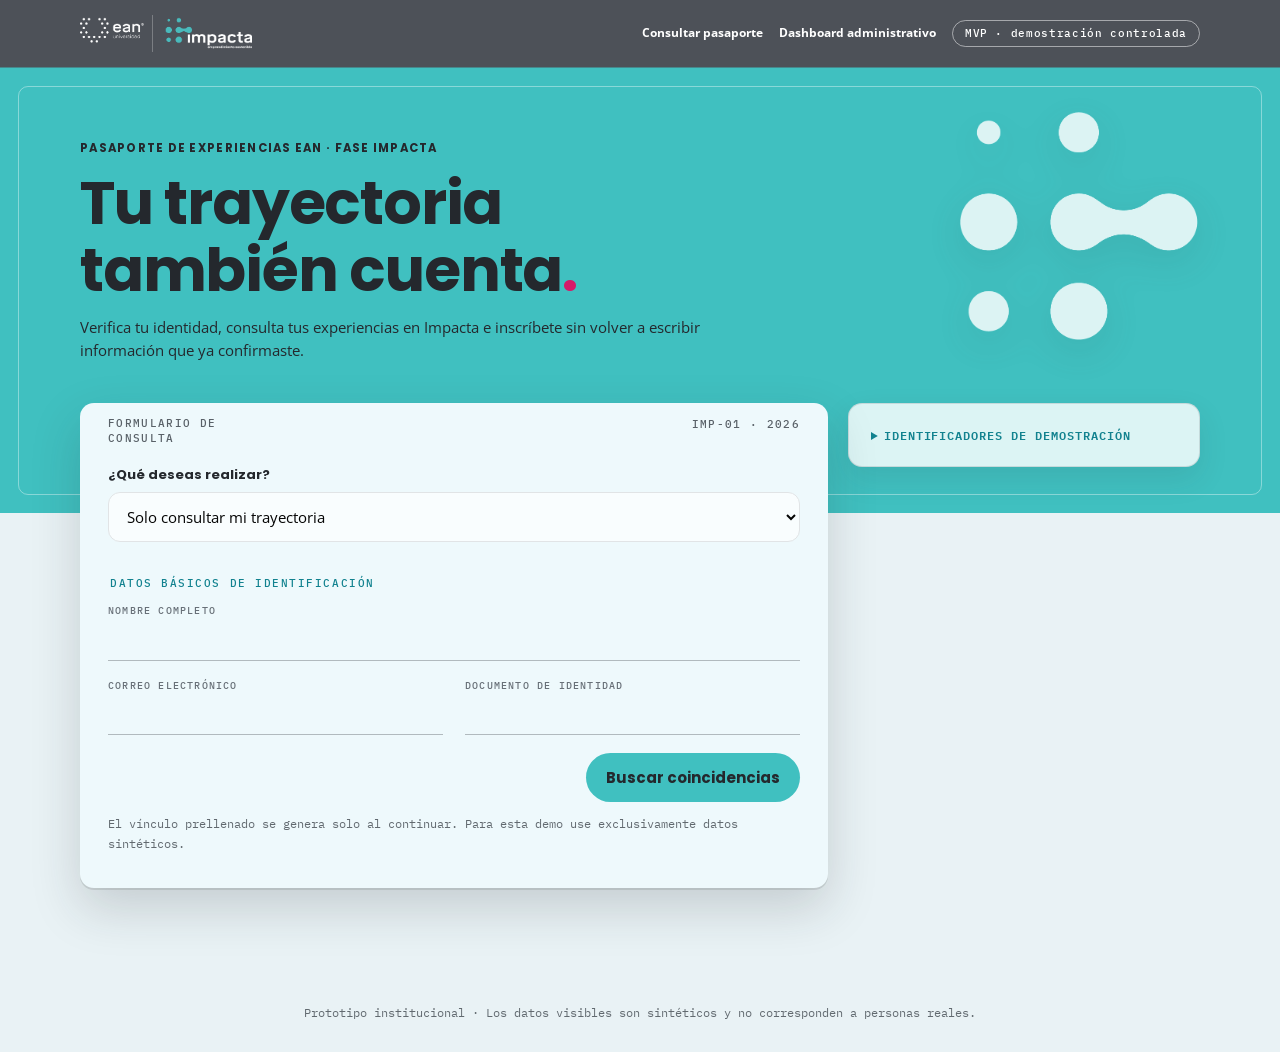
==== commit ada64834: "Link authenticated passport lookup" ====
--- a/index.html
+++ b/index.html
@@ -7,14 +7,14 @@
   <link rel="preconnect" href="https://fonts.googleapis.com">
   <link rel="preconnect" href="https://fonts.gstatic.com" crossorigin>
   <link href="https://fonts.googleapis.com/css2?family=IBM+Plex+Mono:wght@400;500&family=Open+Sans:wght@400;600;700&family=Poppins:wght@500;600;700&display=swap" rel="stylesheet">
-  <link rel="stylesheet" href="./styles.css?v=claude-handoff-2">
+  <link rel="stylesheet" href="./styles.css?v=typography-1">
 </head>
 <body class="portal-page">
   <header class="topbar">
     <a class="brand" href="./" aria-label="Universidad Ean e Impacta">
       <img src="./assets/ean-impacta-color.png" alt="Universidad Ean · Impacta, emprendimiento sostenible">
     </a>
-    <nav class="topnav"><a href="./admin.html">Dashboard administrativo</a><span id="mode-label" class="mode">MVP · conexión segura</span></nav>
+    <nav class="topnav"><a href="./consulta-pasaporte.html">Consultar pasaporte</a><a href="./admin.html">Dashboard administrativo</a><span id="mode-label" class="mode">MVP · conexión segura</span></nav>
   </header>
   <main>
     <section id="search-experience" class="hero">
@@ -79,8 +79,14 @@
       <div class="panel-heading flow-heading"><div><p class="eyebrow">Inscripción segura</p><h2 id="embedded-form-title">Formulario</h2></div><div class="flow-heading-actions"><span class="lab-badge neutral">SharePoint vivo</span><button class="secondary compact flow-back" type="button">← Volver a buscar</button></div></div>
       <p class="evidence">Tu identidad y datos confirmados se reutilizan. Solo verás las preguntas propias de la experiencia.</p>
       <div id="experience-access" class="experience-access">
-        <p>Enviaremos un código temporal al correo confirmado para proteger tu identidad.</p>
-        <div class="access-code-grid"><input id="experience-code" inputmode="numeric" autocomplete="one-time-code" maxlength="6" placeholder="Código de 6 dígitos"><button id="experience-send-code" type="button">Enviar código</button><button id="experience-verify-code" class="secondary" type="button">Verificar</button></div>
+        <p>Enviaremos un código temporal a: <strong id="experience-code-email"></strong> para proteger tu identidad.</p>
+        <div class="access-code-grid">
+          <button id="experience-send-code" type="button">Enviar código</button>
+          <div id="experience-code-step" class="access-code-step hidden">
+            <input id="experience-code" inputmode="numeric" autocomplete="one-time-code" maxlength="6" placeholder="Código de 6 dígitos" aria-label="Código de 6 dígitos">
+            <button id="experience-verify-code" class="secondary" type="button">Verificar código</button>
+          </div>
+        </div>
         <p id="experience-access-status" class="evidence" aria-live="polite"></p>
       </div>
       <form id="mirror-experience-form" class="mirror-experience-form hidden"></form>
@@ -176,10 +182,10 @@
   </main>
   <footer id="footer-note">Prototipo institucional en entorno controlado.</footer>
   <script src="./runtime-config.js?v=2"></script>
-  <script src="./demo-api.js?v=3"></script>
+  <script src="./demo-api.js?v=4"></script>
   <script src="./catalogs.js?v=1"></script>
   <script src="./api-client.js?v=6"></script>
-  <script src="./app.js?v=passport-3d-11"></script>
+  <script src="./app.js?v=passport-3d-15"></script>
 </body>
 </html>
 
--- a/styles.css
+++ b/styles.css
@@ -5,7 +5,7 @@
 .eyebrow{margin:0 0 8px;color:var(--green-dark);font-family:var(--display);font-size:.72rem;font-weight:700;letter-spacing:.11em;text-transform:uppercase}.lookup-section{margin-top:18px}.search-box,.panel{background:var(--surface);border:0;border-radius:var(--r) var(--r) var(--r-big) var(--r);box-shadow:none}.search-box{padding:26px}.search-box>label:first-child{font-family:var(--display);font-size:1.05rem}.identity-fields{border:0;padding:0;margin:8px 0 18px;display:grid;grid-template-columns:repeat(3,1fr);gap:14px}.identity-fields legend{font-family:var(--display);font-weight:700;margin-bottom:13px}.search-row{display:flex;justify-content:flex-end}.single-action button{min-width:190px}.registration-continuation{margin-top:18px;padding:18px;border-radius:12px;background:var(--green-soft)}
 label{display:block;font-size:.82rem;font-weight:700;margin-bottom:7px}input,textarea,select{width:100%;border:1.5px solid var(--line);border-radius:12px;padding:13px 14px;background:var(--bg);color:var(--ink)}select{margin-bottom:16px}input:focus,textarea:focus,select:focus{outline:3px solid rgba(0,191,104,.18);border-color:var(--green)}button,.button-link{border:0;border-radius:12px;padding:13px 20px;background:#000;color:#fff;font-family:var(--display);font-weight:700;cursor:pointer;text-decoration:none;display:inline-flex;align-items:center;justify-content:center}button:hover,.button-link:hover{background:var(--green);color:#000}button:focus-visible,.button-link:focus-visible{outline:3px solid var(--green);outline-offset:3px}button:disabled{opacity:.55;cursor:not-allowed}.privacy,.evidence,.demo-help{font-size:.78rem;color:var(--muted)}.demo-help{margin:12px 8px}.demo-scenarios{display:flex;gap:8px;flex-wrap:wrap;margin-top:12px}.demo-scenarios button{padding:8px 11px;background:#fff;color:#000;border:1px solid var(--line);font-size:.74rem}
 .panel{padding:26px;margin:20px 0}.access-result{border-left:5px solid var(--green)}.status{padding:14px 18px;border-radius:12px;background:var(--green-soft);color:#155e52;margin:18px 0}.status.error{background:#fff0ed;color:var(--danger)}.panel-heading{display:flex;justify-content:space-between;gap:18px;align-items:flex-start}.panel h2{margin:0 0 12px}.badge,.pill{font-size:.72rem;padding:6px 10px;border-radius:999px;background:#eceef0;color:var(--muted);font-weight:800}.badge.confirmed{background:var(--green-soft);color:var(--green-dark)}.badge.correction{background:#fff1dc;color:var(--warn)}
-.access-code-panel{max-width:760px;margin:1.5rem auto;padding:clamp(1.4rem,4vw,2.4rem)}.access-code-panel h2{margin:.2rem 0 .65rem}.access-code-form{display:grid;grid-template-columns:minmax(180px,1fr) auto;gap:.75rem;align-items:end;margin-top:1.25rem}.access-code-form label{grid-column:1/-1;font-weight:700}.access-code-form input{font:700 1.45rem/1 "Poppins",sans-serif;letter-spacing:.28em;text-align:center;min-height:52px}.access-code-actions{display:flex;flex-wrap:wrap;gap:.7rem;margin-top:1rem}@media(max-width:620px){.access-code-form{grid-template-columns:1fr}.access-code-form label{grid-column:auto}.access-code-form button{width:100%}}
+.access-code-panel{max-width:760px;margin:1.5rem auto;padding:clamp(1.4rem,4vw,2.4rem)}.access-code-panel h2{margin:.2rem 0 .65rem}.access-code-form{display:grid;grid-template-columns:minmax(180px,1fr) auto;gap:.75rem;align-items:end;margin-top:1.25rem}.access-code-form label{grid-column:1/-1;font-weight:700}.access-code-form input{min-height:52px;font:700 1.05rem/1.2 "Poppins",sans-serif;letter-spacing:normal;text-align:left}.access-code-form #admin-code{font-size:1.45rem;letter-spacing:.28em;text-align:center}.access-code-actions{display:flex;flex-wrap:wrap;gap:.7rem;margin-top:1rem}@media(max-width:620px){.access-code-form{grid-template-columns:1fr}.access-code-form label{grid-column:auto}.access-code-form button{width:100%}}
 .info-grid{display:grid;grid-template-columns:repeat(3,1fr);gap:14px;margin-top:18px}.info-item{border-top:2px solid #edf0f1;padding-top:10px}.info-item span{display:block;font-size:.68rem;color:var(--muted);text-transform:uppercase;letter-spacing:.07em}.info-item strong{display:block;margin-top:5px}.timeline{margin-top:20px}.timeline-item{display:grid;grid-template-columns:76px 18px 1fr;gap:12px;padding-bottom:22px}.timeline-year{font-family:var(--display);font-weight:700}.dot:not(span){width:12px;height:12px;border-radius:50%;background:var(--green);margin-top:5px;box-shadow:0 0 0 4px var(--green-soft)}.timeline-content{border-bottom:1px solid var(--line);padding-bottom:18px}.timeline-content h3{margin:0 0 5px}.timeline-content p{margin:3px 0;color:var(--muted);font-size:.88rem}.empty{color:var(--muted);font-style:italic}.actions{display:flex;gap:10px;flex-wrap:wrap;margin:18px 0}.primary{background:var(--green);color:#000}.secondary{background:#fff;color:#000;border:1.5px solid #000}.correction{border-top:1px solid var(--line);padding-top:18px}.candidate{padding:14px 0;border-bottom:1px solid var(--line);display:flex;justify-content:space-between;gap:16px;align-items:center}.candidate p{margin:4px 0;color:var(--muted);font-size:.84rem}.score{font-weight:800;color:var(--warn)}
 .completion-grid{display:grid;grid-template-columns:repeat(2,1fr);gap:16px;margin-top:18px}.completion-action{display:flex;align-items:end}.completion-action button{width:100%;min-height:49px}.consent{grid-column:1/-1;display:flex;gap:10px;align-items:flex-start;font-weight:500;color:var(--muted)}.consent input{width:auto;margin-top:4px}.embedded-form{padding:0;overflow:hidden}.embedded-form .panel-heading,.embedded-form>p{padding-left:26px;padding-right:26px}.embedded-form .panel-heading{padding-top:26px}.embedded-form iframe{display:block;width:100%;height:78vh;min-height:720px;border:0;border-top:1px solid var(--line);background:#fff}.history{margin-top:20px;border-top:1px solid var(--line);padding-top:16px}footer{padding:30px 0;text-align:center;color:var(--muted);font-size:.76rem}
 .topnav strong{color:var(--teal)}.admin-hero{padding:30px 4px 12px}.admin-hero h1{font-family:var(--display);font-size:clamp(2rem,5vw,3rem);line-height:1.08;margin:.1em 0}.admin-hero>p:not(.eyebrow){color:var(--muted)}.filters{display:grid;grid-template-columns:repeat(4,minmax(140px,1fr));gap:14px;align-items:end}.filters select{margin:0}.filters button{min-height:49px}.active-filters{display:flex;align-items:center;gap:8px;flex-wrap:wrap;margin:0 0 18px;padding:12px 14px;background:#fff;border-radius:12px}.active-filters strong{font-size:.76rem}.active-filters button{padding:7px 10px;background:var(--green-soft);color:var(--green-dark);font-family:var(--body);font-size:.72rem}.metric-grid{display:grid;grid-template-columns:repeat(4,1fr);gap:14px;margin:20px 0}.metric{background:#000;color:#fff;border-radius:var(--r) var(--r-big) var(--r) var(--r);padding:20px}.metric span{display:block;color:#bbc0c4;font-size:.72rem;text-transform:uppercase;letter-spacing:.07em}.metric strong{display:block;font-family:var(--display);font-size:2rem;margin-top:7px}.dashboard-grid{display:grid;grid-template-columns:repeat(2,1fr);gap:18px}.dashboard-grid .panel{margin:0}.chart-panel.wide{grid-column:1/-1}.chart-panel h2{font-size:1.08rem}.bars{display:grid;gap:7px;margin-top:18px}.bar-row{display:grid;grid-template-columns:minmax(110px,210px) 1fr 60px;gap:12px;align-items:center;width:100%;padding:7px 8px;background:transparent;color:var(--ink);font-family:var(--body);font-weight:400;text-align:left;border-radius:9px}.bar-row:hover,.bar-row:focus-visible{background:var(--green-soft);color:var(--ink)}.bar-label{white-space:nowrap;overflow:hidden;text-overflow:ellipsis;color:var(--muted);font-size:.8rem}.bar-track{height:10px;background:#edf1f2;border-radius:999px;overflow:hidden}.bar-track span{display:block;height:100%;background:linear-gradient(90deg,var(--teal),var(--green));border-radius:inherit}.bar-row strong{text-align:right;font-size:.8rem}.control-grid{display:grid;grid-template-columns:repeat(5,1fr);gap:12px;margin-bottom:20px}.control-metric{background:#fff;border-left:4px solid var(--green);border-radius:12px;padding:15px}.control-metric span{display:block;color:var(--muted);font-size:.68rem;text-transform:uppercase}.control-metric strong{display:block;font-family:var(--display);font-size:1.55rem;margin-top:5px}.review-list{display:grid;gap:10px;margin-top:18px}.review-item{display:flex;justify-content:space-between;gap:20px;align-items:center;border:1px solid var(--line);border-radius:12px;padding:16px}.review-item h3{margin:5px 0}.review-item p,.review-item small{color:var(--muted);margin:3px 0}.review-type{font-size:.68rem;color:var(--green-dark);font-weight:800}.review-actions{display:flex;gap:8px}
@@ -87,6 +87,8 @@
 
 /* Formulario espejo: identidad reutilizada, respuestas vivas en SharePoint. */
 .experience-access{padding:20px;border:1px solid var(--line);border-radius:16px;background:linear-gradient(135deg,rgba(64,192,192,.1),#fff)}
-.access-code-grid{display:grid;grid-template-columns:minmax(150px,1fr) auto auto;gap:9px;align-items:end}.access-code-grid input{margin:0;letter-spacing:.25em;font-weight:800;text-align:center}
+.access-code-grid{display:grid;grid-template-columns:1fr;gap:10px;align-items:end}.access-code-grid>button{justify-self:start}.access-code-step{display:grid;grid-template-columns:minmax(180px,1fr) auto;gap:9px;align-items:end;padding-top:12px;border-top:1px dashed var(--line)}.access-code-step input{margin:0;letter-spacing:normal;font-weight:800;text-align:center}.access-code-step input:not(:placeholder-shown){letter-spacing:.25em}.access-code-step input::placeholder{letter-spacing:normal;font-weight:600}
 .mirror-experience-form{display:grid;grid-template-columns:1fr 1fr;gap:14px;margin-top:22px}.mirror-form-cover{grid-column:1/-1;padding:22px;border-radius:16px 48px 16px 16px;background:var(--green);color:#000}.mirror-form-cover span{font-size:.67rem;font-weight:800;letter-spacing:.09em;text-transform:uppercase}.mirror-form-cover h3{font:700 1.7rem/1.05 var(--display);margin:7px 0}.mirror-form-cover p{margin:0}.mirror-field{display:grid;align-content:start}.mirror-field label{margin-top:0}.mirror-experience-form>button,.mirror-experience-form>.privacy{grid-column:1/-1}.experience-success{text-align:center;padding:32px;border-radius:18px;background:linear-gradient(135deg,rgba(62,175,73,.15),rgba(64,192,192,.12))}.experience-success h3{font:700 1.7rem var(--display);margin:8px}.success-mark{display:grid;place-items:center;width:58px;height:58px;margin:auto;border-radius:50%;background:var(--green);color:#000;font-size:1.8rem;font-weight:900}
-@media(max-width:680px){.access-code-grid,.mirror-experience-form{grid-template-columns:1fr}.mirror-form-cover,.mirror-experience-form>button,.mirror-experience-form>.privacy{grid-column:1}.access-code-grid button{width:100%}}
+@media(max-width:680px){.access-code-grid,.access-code-step,.mirror-experience-form{grid-template-columns:1fr}.mirror-form-cover,.mirror-experience-form>button,.mirror-experience-form>.privacy{grid-column:1}.access-code-grid button,.access-code-step button{width:100%}}
+.tag-selector{display:flex;flex-wrap:wrap;gap:.65rem 1rem;margin:1rem 0;padding:1rem;border:1px solid rgba(22,126,144,.22);border-radius:18px}.tag-selector legend{font-weight:700;padding:0 .4rem}.tag-selector label{display:flex;align-items:center;gap:.35rem;background:#edf9fb;border-radius:999px;padding:.45rem .75rem}.result-preview button{width:100%;display:flex;flex-direction:column;align-items:flex-start;text-align:left;background:#f2fafb;color:#092f35;border:1px solid rgba(22,126,144,.2);margin:.5rem 0}.result-preview button span{font-size:.78rem;font-weight:400}.results-dialog{width:min(1100px,94vw)}.results-dialog>section{padding:1rem}.results-summary{display:flex;gap:1rem;margin:1rem 0}.results-summary article{background:#eaf8fa;border-radius:16px;padding:1rem;min-width:140px}.results-summary strong{display:block;font-size:1.6rem}.results-summary span{font-size:.82rem}.table-scroll{overflow:auto}.table-scroll table{width:100%;border-collapse:collapse}.table-scroll th,.table-scroll td{padding:.75rem;border-bottom:1px solid #dbe7e9;text-align:left;vertical-align:top}.evidence-field{padding:1rem;border:1px solid #cfe4e7;border-radius:16px}.evidence-field small{display:block;color:#526a70;margin-top:.35rem}
+.response-grid{display:grid;grid-template-columns:repeat(auto-fit,minmax(220px,1fr));gap:.75rem;background:#f5fafb;padding:1rem;border-radius:14px}.response-grid div{display:flex;flex-direction:column;gap:.2rem}.response-grid strong{font-size:.75rem;text-transform:uppercase;color:#167e90}.response-grid span{overflow-wrap:anywhere}
